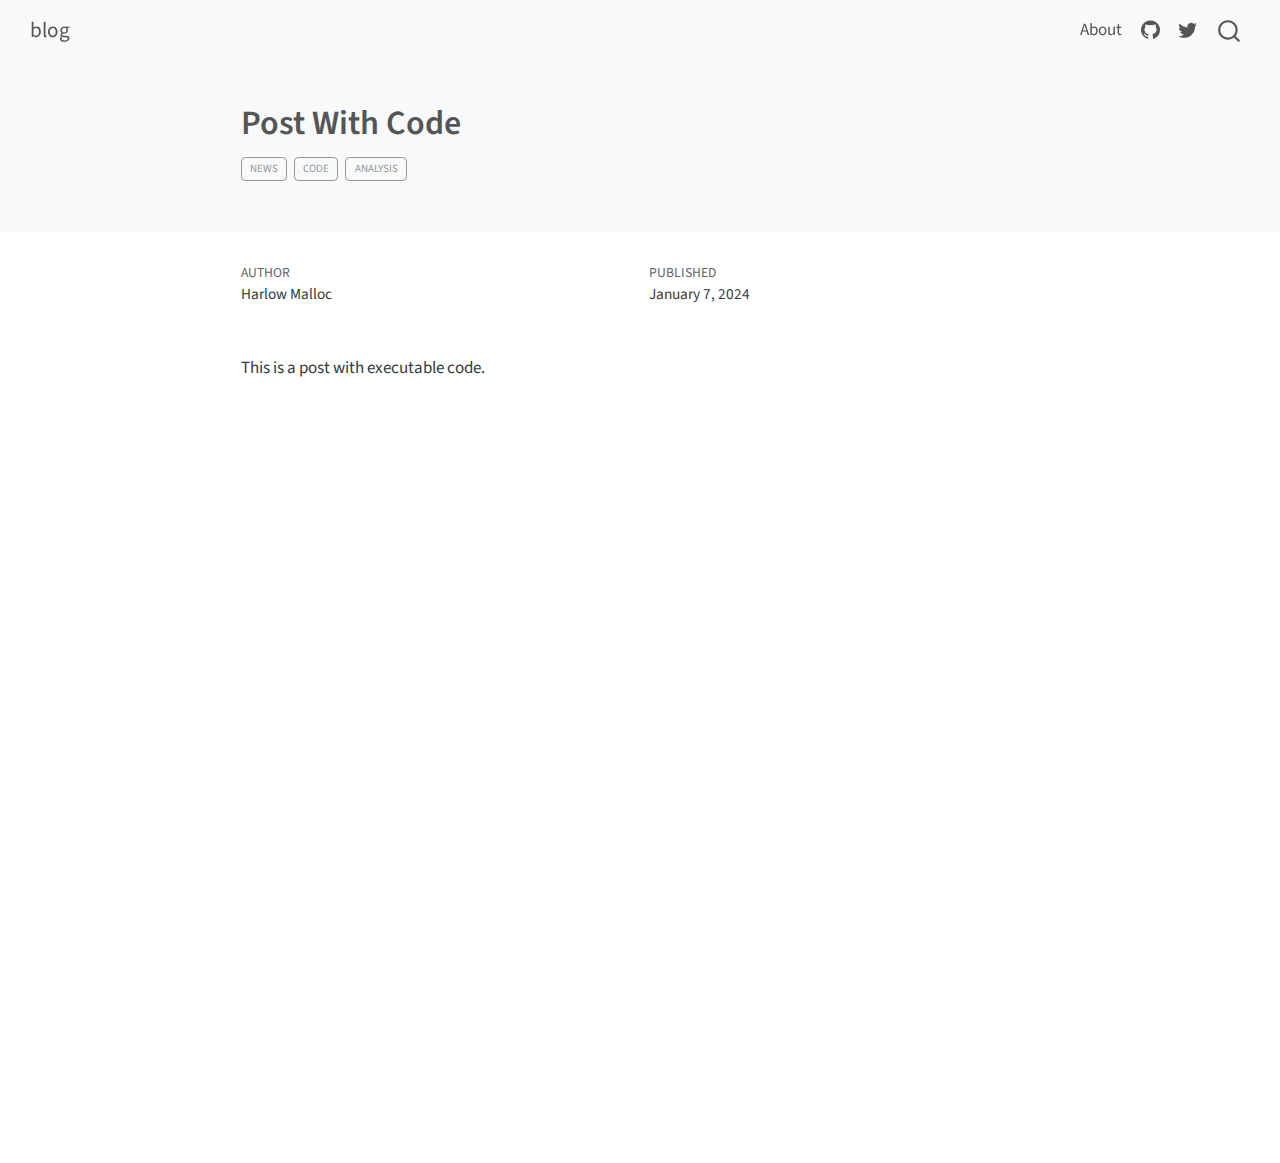
==== posts/post-with-code/index.html @ 201f7ca8 "Built site for gh-pages" ====
<!DOCTYPE html>
<html xmlns="http://www.w3.org/1999/xhtml" lang="en" xml:lang="en"><head>

<meta charset="utf-8">
<meta name="generator" content="quarto-1.4.537">

<meta name="viewport" content="width=device-width, initial-scale=1.0, user-scalable=yes">

<meta name="author" content="Harlow Malloc">
<meta name="dcterms.date" content="2024-01-07">

<title>blog - Post With Code</title>
<style>
code{white-space: pre-wrap;}
span.smallcaps{font-variant: small-caps;}
div.columns{display: flex; gap: min(4vw, 1.5em);}
div.column{flex: auto; overflow-x: auto;}
div.hanging-indent{margin-left: 1.5em; text-indent: -1.5em;}
ul.task-list{list-style: none;}
ul.task-list li input[type="checkbox"] {
  width: 0.8em;
  margin: 0 0.8em 0.2em -1em; /* quarto-specific, see https://github.com/quarto-dev/quarto-cli/issues/4556 */ 
  vertical-align: middle;
}
</style>


<script src="../../site_libs/quarto-nav/quarto-nav.js"></script>
<script src="../../site_libs/quarto-nav/headroom.min.js"></script>
<script src="../../site_libs/clipboard/clipboard.min.js"></script>
<script src="../../site_libs/quarto-search/autocomplete.umd.js"></script>
<script src="../../site_libs/quarto-search/fuse.min.js"></script>
<script src="../../site_libs/quarto-search/quarto-search.js"></script>
<meta name="quarto:offset" content="../../">
<script src="../../site_libs/quarto-html/quarto.js"></script>
<script src="../../site_libs/quarto-html/popper.min.js"></script>
<script src="../../site_libs/quarto-html/tippy.umd.min.js"></script>
<script src="../../site_libs/quarto-html/anchor.min.js"></script>
<link href="../../site_libs/quarto-html/tippy.css" rel="stylesheet">
<link href="../../site_libs/quarto-html/quarto-syntax-highlighting.css" rel="stylesheet" id="quarto-text-highlighting-styles">
<script src="../../site_libs/bootstrap/bootstrap.min.js"></script>
<link href="../../site_libs/bootstrap/bootstrap-icons.css" rel="stylesheet">
<link href="../../site_libs/bootstrap/bootstrap.min.css" rel="stylesheet" id="quarto-bootstrap" data-mode="light">
<script id="quarto-search-options" type="application/json">{
  "location": "navbar",
  "copy-button": false,
  "collapse-after": 3,
  "panel-placement": "end",
  "type": "overlay",
  "limit": 50,
  "keyboard-shortcut": [
    "f",
    "/",
    "s"
  ],
  "show-item-context": false,
  "language": {
    "search-no-results-text": "No results",
    "search-matching-documents-text": "matching documents",
    "search-copy-link-title": "Copy link to search",
    "search-hide-matches-text": "Hide additional matches",
    "search-more-match-text": "more match in this document",
    "search-more-matches-text": "more matches in this document",
    "search-clear-button-title": "Clear",
    "search-text-placeholder": "",
    "search-detached-cancel-button-title": "Cancel",
    "search-submit-button-title": "Submit",
    "search-label": "Search"
  }
}</script>


<link rel="stylesheet" href="../../styles.css">
</head>

<body class="nav-fixed fullcontent">

<div id="quarto-search-results"></div>
  <header id="quarto-header" class="headroom fixed-top quarto-banner">
    <nav class="navbar navbar-expand-lg " data-bs-theme="dark">
      <div class="navbar-container container-fluid">
      <div class="navbar-brand-container mx-auto">
    <a class="navbar-brand" href="../../index.html">
    <span class="navbar-title">blog</span>
    </a>
  </div>
            <div id="quarto-search" class="" title="Search"></div>
          <button class="navbar-toggler" type="button" data-bs-toggle="collapse" data-bs-target="#navbarCollapse" aria-controls="navbarCollapse" aria-expanded="false" aria-label="Toggle navigation" onclick="if (window.quartoToggleHeadroom) { window.quartoToggleHeadroom(); }">
  <span class="navbar-toggler-icon"></span>
</button>
          <div class="collapse navbar-collapse" id="navbarCollapse">
            <ul class="navbar-nav navbar-nav-scroll ms-auto">
  <li class="nav-item">
    <a class="nav-link" href="../../about.html"> 
<span class="menu-text">About</span></a>
  </li>  
  <li class="nav-item compact">
    <a class="nav-link" href="https://github.com/"> <i class="bi bi-github" role="img">
</i> 
<span class="menu-text"></span></a>
  </li>  
  <li class="nav-item compact">
    <a class="nav-link" href="https://twitter.com"> <i class="bi bi-twitter" role="img">
</i> 
<span class="menu-text"></span></a>
  </li>  
</ul>
          </div> <!-- /navcollapse -->
          <div class="quarto-navbar-tools">
</div>
      </div> <!-- /container-fluid -->
    </nav>
</header>
<!-- content -->
<header id="title-block-header" class="quarto-title-block default page-columns page-full">
  <div class="quarto-title-banner page-columns page-full">
    <div class="quarto-title column-body">
      <h1 class="title">Post With Code</h1>
                                <div class="quarto-categories">
                <div class="quarto-category">news</div>
                <div class="quarto-category">code</div>
                <div class="quarto-category">analysis</div>
              </div>
                  </div>
  </div>
    
  
  <div class="quarto-title-meta">

      <div>
      <div class="quarto-title-meta-heading">Author</div>
      <div class="quarto-title-meta-contents">
               <p>Harlow Malloc </p>
            </div>
    </div>
      
      <div>
      <div class="quarto-title-meta-heading">Published</div>
      <div class="quarto-title-meta-contents">
        <p class="date">January 7, 2024</p>
      </div>
    </div>
    
      
    </div>
    
  
  </header><div id="quarto-content" class="quarto-container page-columns page-rows-contents page-layout-article page-navbar">
<!-- sidebar -->
<!-- margin-sidebar -->
    
<!-- main -->
<main class="content quarto-banner-title-block" id="quarto-document-content">





<p>This is a post with executable code.</p>



</main> <!-- /main -->
<script id="quarto-html-after-body" type="application/javascript">
window.document.addEventListener("DOMContentLoaded", function (event) {
  const toggleBodyColorMode = (bsSheetEl) => {
    const mode = bsSheetEl.getAttribute("data-mode");
    const bodyEl = window.document.querySelector("body");
    if (mode === "dark") {
      bodyEl.classList.add("quarto-dark");
      bodyEl.classList.remove("quarto-light");
    } else {
      bodyEl.classList.add("quarto-light");
      bodyEl.classList.remove("quarto-dark");
    }
  }
  const toggleBodyColorPrimary = () => {
    const bsSheetEl = window.document.querySelector("link#quarto-bootstrap");
    if (bsSheetEl) {
      toggleBodyColorMode(bsSheetEl);
    }
  }
  toggleBodyColorPrimary();  
  const icon = "";
  const anchorJS = new window.AnchorJS();
  anchorJS.options = {
    placement: 'right',
    icon: icon
  };
  anchorJS.add('.anchored');
  const isCodeAnnotation = (el) => {
    for (const clz of el.classList) {
      if (clz.startsWith('code-annotation-')) {                     
        return true;
      }
    }
    return false;
  }
  const clipboard = new window.ClipboardJS('.code-copy-button', {
    text: function(trigger) {
      const codeEl = trigger.previousElementSibling.cloneNode(true);
      for (const childEl of codeEl.children) {
        if (isCodeAnnotation(childEl)) {
          childEl.remove();
        }
      }
      return codeEl.innerText;
    }
  });
  clipboard.on('success', function(e) {
    // button target
    const button = e.trigger;
    // don't keep focus
    button.blur();
    // flash "checked"
    button.classList.add('code-copy-button-checked');
    var currentTitle = button.getAttribute("title");
    button.setAttribute("title", "Copied!");
    let tooltip;
    if (window.bootstrap) {
      button.setAttribute("data-bs-toggle", "tooltip");
      button.setAttribute("data-bs-placement", "left");
      button.setAttribute("data-bs-title", "Copied!");
      tooltip = new bootstrap.Tooltip(button, 
        { trigger: "manual", 
          customClass: "code-copy-button-tooltip",
          offset: [0, -8]});
      tooltip.show();    
    }
    setTimeout(function() {
      if (tooltip) {
        tooltip.hide();
        button.removeAttribute("data-bs-title");
        button.removeAttribute("data-bs-toggle");
        button.removeAttribute("data-bs-placement");
      }
      button.setAttribute("title", currentTitle);
      button.classList.remove('code-copy-button-checked');
    }, 1000);
    // clear code selection
    e.clearSelection();
  });
  function tippyHover(el, contentFn, onTriggerFn, onUntriggerFn) {
    const config = {
      allowHTML: true,
      maxWidth: 500,
      delay: 100,
      arrow: false,
      appendTo: function(el) {
          return el.parentElement;
      },
      interactive: true,
      interactiveBorder: 10,
      theme: 'quarto',
      placement: 'bottom-start',
    };
    if (contentFn) {
      config.content = contentFn;
    }
    if (onTriggerFn) {
      config.onTrigger = onTriggerFn;
    }
    if (onUntriggerFn) {
      config.onUntrigger = onUntriggerFn;
    }
    window.tippy(el, config); 
  }
  const noterefs = window.document.querySelectorAll('a[role="doc-noteref"]');
  for (var i=0; i<noterefs.length; i++) {
    const ref = noterefs[i];
    tippyHover(ref, function() {
      // use id or data attribute instead here
      let href = ref.getAttribute('data-footnote-href') || ref.getAttribute('href');
      try { href = new URL(href).hash; } catch {}
      const id = href.replace(/^#\/?/, "");
      const note = window.document.getElementById(id);
      return note.innerHTML;
    });
  }
  const xrefs = window.document.querySelectorAll('a.quarto-xref');
  const processXRef = (id, note) => {
    // Strip column container classes
    const stripColumnClz = (el) => {
      el.classList.remove("page-full", "page-columns");
      if (el.children) {
        for (const child of el.children) {
          stripColumnClz(child);
        }
      }
    }
    stripColumnClz(note)
    if (id === null || id.startsWith('sec-')) {
      // Special case sections, only their first couple elements
      const container = document.createElement("div");
      if (note.children && note.children.length > 2) {
        container.appendChild(note.children[0].cloneNode(true));
        for (let i = 1; i < note.children.length; i++) {
          const child = note.children[i];
          if (child.tagName === "P" && child.innerText === "") {
            continue;
          } else {
            container.appendChild(child.cloneNode(true));
            break;
          }
        }
        if (window.Quarto?.typesetMath) {
          window.Quarto.typesetMath(container);
        }
        return container.innerHTML
      } else {
        if (window.Quarto?.typesetMath) {
          window.Quarto.typesetMath(note);
        }
        return note.innerHTML;
      }
    } else {
      // Remove any anchor links if they are present
      const anchorLink = note.querySelector('a.anchorjs-link');
      if (anchorLink) {
        anchorLink.remove();
      }
      if (window.Quarto?.typesetMath) {
        window.Quarto.typesetMath(note);
      }
      return note.innerHTML;
    }
  }
  for (var i=0; i<xrefs.length; i++) {
    const xref = xrefs[i];
    tippyHover(xref, undefined, function(instance) {
      instance.disable();
      let url = xref.getAttribute('href');
      let hash = undefined; 
      if (url.startsWith('#')) {
        hash = url;
      } else {
        try { hash = new URL(url).hash; } catch {}
      }
      if (hash) {
        const id = hash.replace(/^#\/?/, "");
        const note = window.document.getElementById(id);
        if (note !== null) {
          try {
            const html = processXRef(id, note.cloneNode(true));
            instance.setContent(html);
          } finally {
            instance.enable();
            instance.show();
          }
        } else {
          // See if we can fetch this
          fetch(url.split('#')[0])
          .then(res => res.text())
          .then(html => {
            const parser = new DOMParser();
            const htmlDoc = parser.parseFromString(html, "text/html");
            const note = htmlDoc.getElementById(id);
            if (note !== null) {
              const html = processXRef(id, note);
              instance.setContent(html);
            } 
          }).finally(() => {
            instance.enable();
            instance.show();
          });
        }
      } else {
        // See if we can fetch a full url (with no hash to target)
        // This is a special case and we should probably do some content thinning / targeting
        fetch(url)
        .then(res => res.text())
        .then(html => {
          const parser = new DOMParser();
          const htmlDoc = parser.parseFromString(html, "text/html");
          const note = htmlDoc.querySelector('main.content');
          if (note !== null) {
            // This should only happen for chapter cross references
            // (since there is no id in the URL)
            // remove the first header
            if (note.children.length > 0 && note.children[0].tagName === "HEADER") {
              note.children[0].remove();
            }
            const html = processXRef(null, note);
            instance.setContent(html);
          } 
        }).finally(() => {
          instance.enable();
          instance.show();
        });
      }
    }, function(instance) {
    });
  }
      let selectedAnnoteEl;
      const selectorForAnnotation = ( cell, annotation) => {
        let cellAttr = 'data-code-cell="' + cell + '"';
        let lineAttr = 'data-code-annotation="' +  annotation + '"';
        const selector = 'span[' + cellAttr + '][' + lineAttr + ']';
        return selector;
      }
      const selectCodeLines = (annoteEl) => {
        const doc = window.document;
        const targetCell = annoteEl.getAttribute("data-target-cell");
        const targetAnnotation = annoteEl.getAttribute("data-target-annotation");
        const annoteSpan = window.document.querySelector(selectorForAnnotation(targetCell, targetAnnotation));
        const lines = annoteSpan.getAttribute("data-code-lines").split(",");
        const lineIds = lines.map((line) => {
          return targetCell + "-" + line;
        })
        let top = null;
        let height = null;
        let parent = null;
        if (lineIds.length > 0) {
            //compute the position of the single el (top and bottom and make a div)
            const el = window.document.getElementById(lineIds[0]);
            top = el.offsetTop;
            height = el.offsetHeight;
            parent = el.parentElement.parentElement;
          if (lineIds.length > 1) {
            const lastEl = window.document.getElementById(lineIds[lineIds.length - 1]);
            const bottom = lastEl.offsetTop + lastEl.offsetHeight;
            height = bottom - top;
          }
          if (top !== null && height !== null && parent !== null) {
            // cook up a div (if necessary) and position it 
            let div = window.document.getElementById("code-annotation-line-highlight");
            if (div === null) {
              div = window.document.createElement("div");
              div.setAttribute("id", "code-annotation-line-highlight");
              div.style.position = 'absolute';
              parent.appendChild(div);
            }
            div.style.top = top - 2 + "px";
            div.style.height = height + 4 + "px";
            div.style.left = 0;
            let gutterDiv = window.document.getElementById("code-annotation-line-highlight-gutter");
            if (gutterDiv === null) {
              gutterDiv = window.document.createElement("div");
              gutterDiv.setAttribute("id", "code-annotation-line-highlight-gutter");
              gutterDiv.style.position = 'absolute';
              const codeCell = window.document.getElementById(targetCell);
              const gutter = codeCell.querySelector('.code-annotation-gutter');
              gutter.appendChild(gutterDiv);
            }
            gutterDiv.style.top = top - 2 + "px";
            gutterDiv.style.height = height + 4 + "px";
          }
          selectedAnnoteEl = annoteEl;
        }
      };
      const unselectCodeLines = () => {
        const elementsIds = ["code-annotation-line-highlight", "code-annotation-line-highlight-gutter"];
        elementsIds.forEach((elId) => {
          const div = window.document.getElementById(elId);
          if (div) {
            div.remove();
          }
        });
        selectedAnnoteEl = undefined;
      };
        // Handle positioning of the toggle
    window.addEventListener(
      "resize",
      throttle(() => {
        elRect = undefined;
        if (selectedAnnoteEl) {
          selectCodeLines(selectedAnnoteEl);
        }
      }, 10)
    );
    function throttle(fn, ms) {
    let throttle = false;
    let timer;
      return (...args) => {
        if(!throttle) { // first call gets through
            fn.apply(this, args);
            throttle = true;
        } else { // all the others get throttled
            if(timer) clearTimeout(timer); // cancel #2
            timer = setTimeout(() => {
              fn.apply(this, args);
              timer = throttle = false;
            }, ms);
        }
      };
    }
      // Attach click handler to the DT
      const annoteDls = window.document.querySelectorAll('dt[data-target-cell]');
      for (const annoteDlNode of annoteDls) {
        annoteDlNode.addEventListener('click', (event) => {
          const clickedEl = event.target;
          if (clickedEl !== selectedAnnoteEl) {
            unselectCodeLines();
            const activeEl = window.document.querySelector('dt[data-target-cell].code-annotation-active');
            if (activeEl) {
              activeEl.classList.remove('code-annotation-active');
            }
            selectCodeLines(clickedEl);
            clickedEl.classList.add('code-annotation-active');
          } else {
            // Unselect the line
            unselectCodeLines();
            clickedEl.classList.remove('code-annotation-active');
          }
        });
      }
  const findCites = (el) => {
    const parentEl = el.parentElement;
    if (parentEl) {
      const cites = parentEl.dataset.cites;
      if (cites) {
        return {
          el,
          cites: cites.split(' ')
        };
      } else {
        return findCites(el.parentElement)
      }
    } else {
      return undefined;
    }
  };
  var bibliorefs = window.document.querySelectorAll('a[role="doc-biblioref"]');
  for (var i=0; i<bibliorefs.length; i++) {
    const ref = bibliorefs[i];
    const citeInfo = findCites(ref);
    if (citeInfo) {
      tippyHover(citeInfo.el, function() {
        var popup = window.document.createElement('div');
        citeInfo.cites.forEach(function(cite) {
          var citeDiv = window.document.createElement('div');
          citeDiv.classList.add('hanging-indent');
          citeDiv.classList.add('csl-entry');
          var biblioDiv = window.document.getElementById('ref-' + cite);
          if (biblioDiv) {
            citeDiv.innerHTML = biblioDiv.innerHTML;
          }
          popup.appendChild(citeDiv);
        });
        return popup.innerHTML;
      });
    }
  }
});
</script>
</div> <!-- /content -->




</body></html>
---- site_libs/quarto-html/tippy.css ----
.tippy-box[data-animation=fade][data-state=hidden]{opacity:0}[data-tippy-root]{max-width:calc(100vw - 10px)}.tippy-box{position:relative;background-color:#333;color:#fff;border-radius:4px;font-size:14px;line-height:1.4;white-space:normal;outline:0;transition-property:transform,visibility,opacity}.tippy-box[data-placement^=top]>.tippy-arrow{bottom:0}.tippy-box[data-placement^=top]>.tippy-arrow:before{bottom:-7px;left:0;border-width:8px 8px 0;border-top-color:initial;transform-origin:center top}.tippy-box[data-placement^=bottom]>.tippy-arrow{top:0}.tippy-box[data-placement^=bottom]>.tippy-arrow:before{top:-7px;left:0;border-width:0 8px 8px;border-bottom-color:initial;transform-origin:center bottom}.tippy-box[data-placement^=left]>.tippy-arrow{right:0}.tippy-box[data-placement^=left]>.tippy-arrow:before{border-width:8px 0 8px 8px;border-left-color:initial;right:-7px;transform-origin:center left}.tippy-box[data-placement^=right]>.tippy-arrow{left:0}.tippy-box[data-placement^=right]>.tippy-arrow:before{left:-7px;border-width:8px 8px 8px 0;border-right-color:initial;transform-origin:center right}.tippy-box[data-inertia][data-state=visible]{transition-timing-function:cubic-bezier(.54,1.5,.38,1.11)}.tippy-arrow{width:16px;height:16px;color:#333}.tippy-arrow:before{content:"";position:absolute;border-color:transparent;border-style:solid}.tippy-content{position:relative;padding:5px 9px;z-index:1}
---- site_libs/quarto-html/quarto-syntax-highlighting.css ----
/* quarto syntax highlight colors */
:root {
  --quarto-hl-ot-color: #003B4F;
  --quarto-hl-at-color: #657422;
  --quarto-hl-ss-color: #20794D;
  --quarto-hl-an-color: #5E5E5E;
  --quarto-hl-fu-color: #4758AB;
  --quarto-hl-st-color: #20794D;
  --quarto-hl-cf-color: #003B4F;
  --quarto-hl-op-color: #5E5E5E;
  --quarto-hl-er-color: #AD0000;
  --quarto-hl-bn-color: #AD0000;
  --quarto-hl-al-color: #AD0000;
  --quarto-hl-va-color: #111111;
  --quarto-hl-bu-color: inherit;
  --quarto-hl-ex-color: inherit;
  --quarto-hl-pp-color: #AD0000;
  --quarto-hl-in-color: #5E5E5E;
  --quarto-hl-vs-color: #20794D;
  --quarto-hl-wa-color: #5E5E5E;
  --quarto-hl-do-color: #5E5E5E;
  --quarto-hl-im-color: #00769E;
  --quarto-hl-ch-color: #20794D;
  --quarto-hl-dt-color: #AD0000;
  --quarto-hl-fl-color: #AD0000;
  --quarto-hl-co-color: #5E5E5E;
  --quarto-hl-cv-color: #5E5E5E;
  --quarto-hl-cn-color: #8f5902;
  --quarto-hl-sc-color: #5E5E5E;
  --quarto-hl-dv-color: #AD0000;
  --quarto-hl-kw-color: #003B4F;
}

/* other quarto variables */
:root {
  --quarto-font-monospace: SFMono-Regular, Menlo, Monaco, Consolas, "Liberation Mono", "Courier New", monospace;
}

pre > code.sourceCode > span {
  color: #003B4F;
}

code span {
  color: #003B4F;
}

code.sourceCode > span {
  color: #003B4F;
}

div.sourceCode,
div.sourceCode pre.sourceCode {
  color: #003B4F;
}

code span.ot {
  color: #003B4F;
  font-style: inherit;
}

code span.at {
  color: #657422;
  font-style: inherit;
}

code span.ss {
  color: #20794D;
  font-style: inherit;
}

code span.an {
  color: #5E5E5E;
  font-style: inherit;
}

code span.fu {
  color: #4758AB;
  font-style: inherit;
}

code span.st {
  color: #20794D;
  font-style: inherit;
}

code span.cf {
  color: #003B4F;
  font-style: inherit;
}

code span.op {
  color: #5E5E5E;
  font-style: inherit;
}

code span.er {
  color: #AD0000;
  font-style: inherit;
}

code span.bn {
  color: #AD0000;
  font-style: inherit;
}

code span.al {
  color: #AD0000;
  font-style: inherit;
}

code span.va {
  color: #111111;
  font-style: inherit;
}

code span.bu {
  font-style: inherit;
}

code span.ex {
  font-style: inherit;
}

code span.pp {
  color: #AD0000;
  font-style: inherit;
}

code span.in {
  color: #5E5E5E;
  font-style: inherit;
}

code span.vs {
  color: #20794D;
  font-style: inherit;
}

code span.wa {
  color: #5E5E5E;
  font-style: italic;
}

code span.do {
  color: #5E5E5E;
  font-style: italic;
}

code span.im {
  color: #00769E;
  font-style: inherit;
}

code span.ch {
  color: #20794D;
  font-style: inherit;
}

code span.dt {
  color: #AD0000;
  font-style: inherit;
}

code span.fl {
  color: #AD0000;
  font-style: inherit;
}

code span.co {
  color: #5E5E5E;
  font-style: inherit;
}

code span.cv {
  color: #5E5E5E;
  font-style: italic;
}

code span.cn {
  color: #8f5902;
  font-style: inherit;
}

code span.sc {
  color: #5E5E5E;
  font-style: inherit;
}

code span.dv {
  color: #AD0000;
  font-style: inherit;
}

code span.kw {
  color: #003B4F;
  font-style: inherit;
}

.prevent-inlining {
  content: "</";
}

/*# sourceMappingURL=debc5d5d77c3f9108843748ff7464032.css.map */
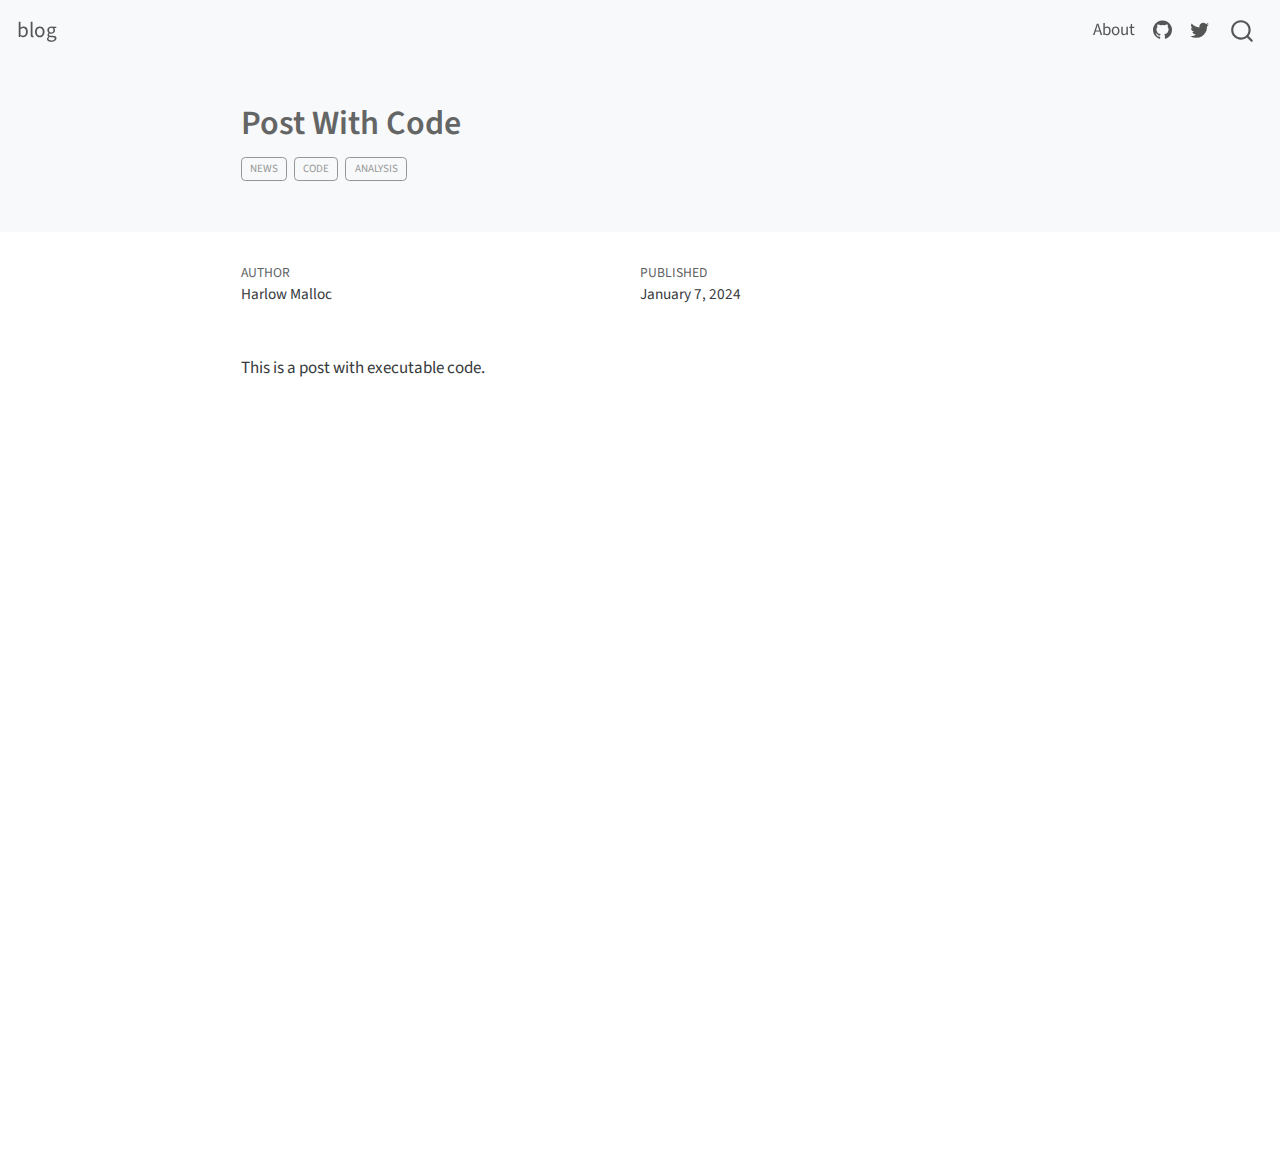
==== commit aef3b015: "Built site for gh-pages" ====
--- a/posts/post-with-code/index.html
+++ b/posts/post-with-code/index.html
@@ -2,7 +2,7 @@
 <html xmlns="http://www.w3.org/1999/xhtml" lang="en" xml:lang="en"><head>
 
 <meta charset="utf-8">
-<meta name="generator" content="quarto-1.4.537">
+<meta name="generator" content="quarto-1.3.450">
 
 <meta name="viewport" content="width=device-width, initial-scale=1.0, user-scalable=yes">
 
@@ -47,13 +47,7 @@
   "collapse-after": 3,
   "panel-placement": "end",
   "type": "overlay",
-  "limit": 50,
-  "keyboard-shortcut": [
-    "f",
-    "/",
-    "s"
-  ],
-  "show-item-context": false,
+  "limit": 20,
   "language": {
     "search-no-results-text": "No results",
     "search-matching-documents-text": "matching documents",
@@ -62,7 +56,6 @@
     "search-more-match-text": "more match in this document",
     "search-more-matches-text": "more matches in this document",
     "search-clear-button-title": "Clear",
-    "search-text-placeholder": "",
     "search-detached-cancel-button-title": "Cancel",
     "search-submit-button-title": "Submit",
     "search-label": "Search"
@@ -76,10 +69,10 @@
 <body class="nav-fixed fullcontent">
 
 <div id="quarto-search-results"></div>
-  <header id="quarto-header" class="headroom fixed-top quarto-banner">
-    <nav class="navbar navbar-expand-lg " data-bs-theme="dark">
+  <header id="quarto-header" class="headroom fixed-top">
+    <nav class="navbar navbar-expand-lg navbar-dark ">
       <div class="navbar-container container-fluid">
-      <div class="navbar-brand-container mx-auto">
+      <div class="navbar-brand-container">
     <a class="navbar-brand" href="../../index.html">
     <span class="navbar-title">blog</span>
     </a>
@@ -91,23 +84,23 @@
           <div class="collapse navbar-collapse" id="navbarCollapse">
             <ul class="navbar-nav navbar-nav-scroll ms-auto">
   <li class="nav-item">
-    <a class="nav-link" href="../../about.html"> 
-<span class="menu-text">About</span></a>
+    <a class="nav-link" href="../../about.html" rel="" target="">
+ <span class="menu-text">About</span></a>
   </li>  
   <li class="nav-item compact">
-    <a class="nav-link" href="https://github.com/"> <i class="bi bi-github" role="img">
+    <a class="nav-link" href="https://github.com/" rel="" target=""><i class="bi bi-github" role="img">
 </i> 
-<span class="menu-text"></span></a>
+ <span class="menu-text"></span></a>
   </li>  
   <li class="nav-item compact">
-    <a class="nav-link" href="https://twitter.com"> <i class="bi bi-twitter" role="img">
+    <a class="nav-link" href="https://twitter.com" rel="" target=""><i class="bi bi-twitter" role="img">
 </i> 
-<span class="menu-text"></span></a>
+ <span class="menu-text"></span></a>
   </li>  
 </ul>
+            <div class="quarto-navbar-tools">
+</div>
           </div> <!-- /navcollapse -->
-          <div class="quarto-navbar-tools">
-</div>
       </div> <!-- /container-fluid -->
     </nav>
 </header>
@@ -155,7 +148,6 @@
 
 
 
-
 <p>This is a post with executable code.</p>
 
 
@@ -240,9 +232,10 @@
     // clear code selection
     e.clearSelection();
   });
-  function tippyHover(el, contentFn, onTriggerFn, onUntriggerFn) {
+  function tippyHover(el, contentFn) {
     const config = {
       allowHTML: true,
+      content: contentFn,
       maxWidth: 500,
       delay: 100,
       arrow: false,
@@ -252,17 +245,8 @@
       interactive: true,
       interactiveBorder: 10,
       theme: 'quarto',
-      placement: 'bottom-start',
+      placement: 'bottom-start'
     };
-    if (contentFn) {
-      config.content = contentFn;
-    }
-    if (onTriggerFn) {
-      config.onTrigger = onTriggerFn;
-    }
-    if (onUntriggerFn) {
-      config.onUntrigger = onUntriggerFn;
-    }
     window.tippy(el, config); 
   }
   const noterefs = window.document.querySelectorAll('a[role="doc-noteref"]');
@@ -275,120 +259,6 @@
       const id = href.replace(/^#\/?/, "");
       const note = window.document.getElementById(id);
       return note.innerHTML;
-    });
-  }
-  const xrefs = window.document.querySelectorAll('a.quarto-xref');
-  const processXRef = (id, note) => {
-    // Strip column container classes
-    const stripColumnClz = (el) => {
-      el.classList.remove("page-full", "page-columns");
-      if (el.children) {
-        for (const child of el.children) {
-          stripColumnClz(child);
-        }
-      }
-    }
-    stripColumnClz(note)
-    if (id === null || id.startsWith('sec-')) {
-      // Special case sections, only their first couple elements
-      const container = document.createElement("div");
-      if (note.children && note.children.length > 2) {
-        container.appendChild(note.children[0].cloneNode(true));
-        for (let i = 1; i < note.children.length; i++) {
-          const child = note.children[i];
-          if (child.tagName === "P" && child.innerText === "") {
-            continue;
-          } else {
-            container.appendChild(child.cloneNode(true));
-            break;
-          }
-        }
-        if (window.Quarto?.typesetMath) {
-          window.Quarto.typesetMath(container);
-        }
-        return container.innerHTML
-      } else {
-        if (window.Quarto?.typesetMath) {
-          window.Quarto.typesetMath(note);
-        }
-        return note.innerHTML;
-      }
-    } else {
-      // Remove any anchor links if they are present
-      const anchorLink = note.querySelector('a.anchorjs-link');
-      if (anchorLink) {
-        anchorLink.remove();
-      }
-      if (window.Quarto?.typesetMath) {
-        window.Quarto.typesetMath(note);
-      }
-      return note.innerHTML;
-    }
-  }
-  for (var i=0; i<xrefs.length; i++) {
-    const xref = xrefs[i];
-    tippyHover(xref, undefined, function(instance) {
-      instance.disable();
-      let url = xref.getAttribute('href');
-      let hash = undefined; 
-      if (url.startsWith('#')) {
-        hash = url;
-      } else {
-        try { hash = new URL(url).hash; } catch {}
-      }
-      if (hash) {
-        const id = hash.replace(/^#\/?/, "");
-        const note = window.document.getElementById(id);
-        if (note !== null) {
-          try {
-            const html = processXRef(id, note.cloneNode(true));
-            instance.setContent(html);
-          } finally {
-            instance.enable();
-            instance.show();
-          }
-        } else {
-          // See if we can fetch this
-          fetch(url.split('#')[0])
-          .then(res => res.text())
-          .then(html => {
-            const parser = new DOMParser();
-            const htmlDoc = parser.parseFromString(html, "text/html");
-            const note = htmlDoc.getElementById(id);
-            if (note !== null) {
-              const html = processXRef(id, note);
-              instance.setContent(html);
-            } 
-          }).finally(() => {
-            instance.enable();
-            instance.show();
-          });
-        }
-      } else {
-        // See if we can fetch a full url (with no hash to target)
-        // This is a special case and we should probably do some content thinning / targeting
-        fetch(url)
-        .then(res => res.text())
-        .then(html => {
-          const parser = new DOMParser();
-          const htmlDoc = parser.parseFromString(html, "text/html");
-          const note = htmlDoc.querySelector('main.content');
-          if (note !== null) {
-            // This should only happen for chapter cross references
-            // (since there is no id in the URL)
-            // remove the first header
-            if (note.children.length > 0 && note.children[0].tagName === "HEADER") {
-              note.children[0].remove();
-            }
-            const html = processXRef(null, note);
-            instance.setContent(html);
-          } 
-        }).finally(() => {
-          instance.enable();
-          instance.show();
-        });
-      }
-    }, function(instance) {
     });
   }
       let selectedAnnoteEl;
@@ -432,7 +302,6 @@
             }
             div.style.top = top - 2 + "px";
             div.style.height = height + 4 + "px";
-            div.style.left = 0;
             let gutterDiv = window.document.getElementById("code-annotation-line-highlight-gutter");
             if (gutterDiv === null) {
               gutterDiv = window.document.createElement("div");
@@ -458,32 +327,6 @@
         });
         selectedAnnoteEl = undefined;
       };
-        // Handle positioning of the toggle
-    window.addEventListener(
-      "resize",
-      throttle(() => {
-        elRect = undefined;
-        if (selectedAnnoteEl) {
-          selectCodeLines(selectedAnnoteEl);
-        }
-      }, 10)
-    );
-    function throttle(fn, ms) {
-    let throttle = false;
-    let timer;
-      return (...args) => {
-        if(!throttle) { // first call gets through
-            fn.apply(this, args);
-            throttle = true;
-        } else { // all the others get throttled
-            if(timer) clearTimeout(timer); // cancel #2
-            timer = setTimeout(() => {
-              fn.apply(this, args);
-              timer = throttle = false;
-            }, ms);
-        }
-      };
-    }
       // Attach click handler to the DT
       const annoteDls = window.document.querySelectorAll('dt[data-target-cell]');
       for (const annoteDlNode of annoteDls) {
@@ -547,5 +390,4 @@
 
 
 
-
 </body></html>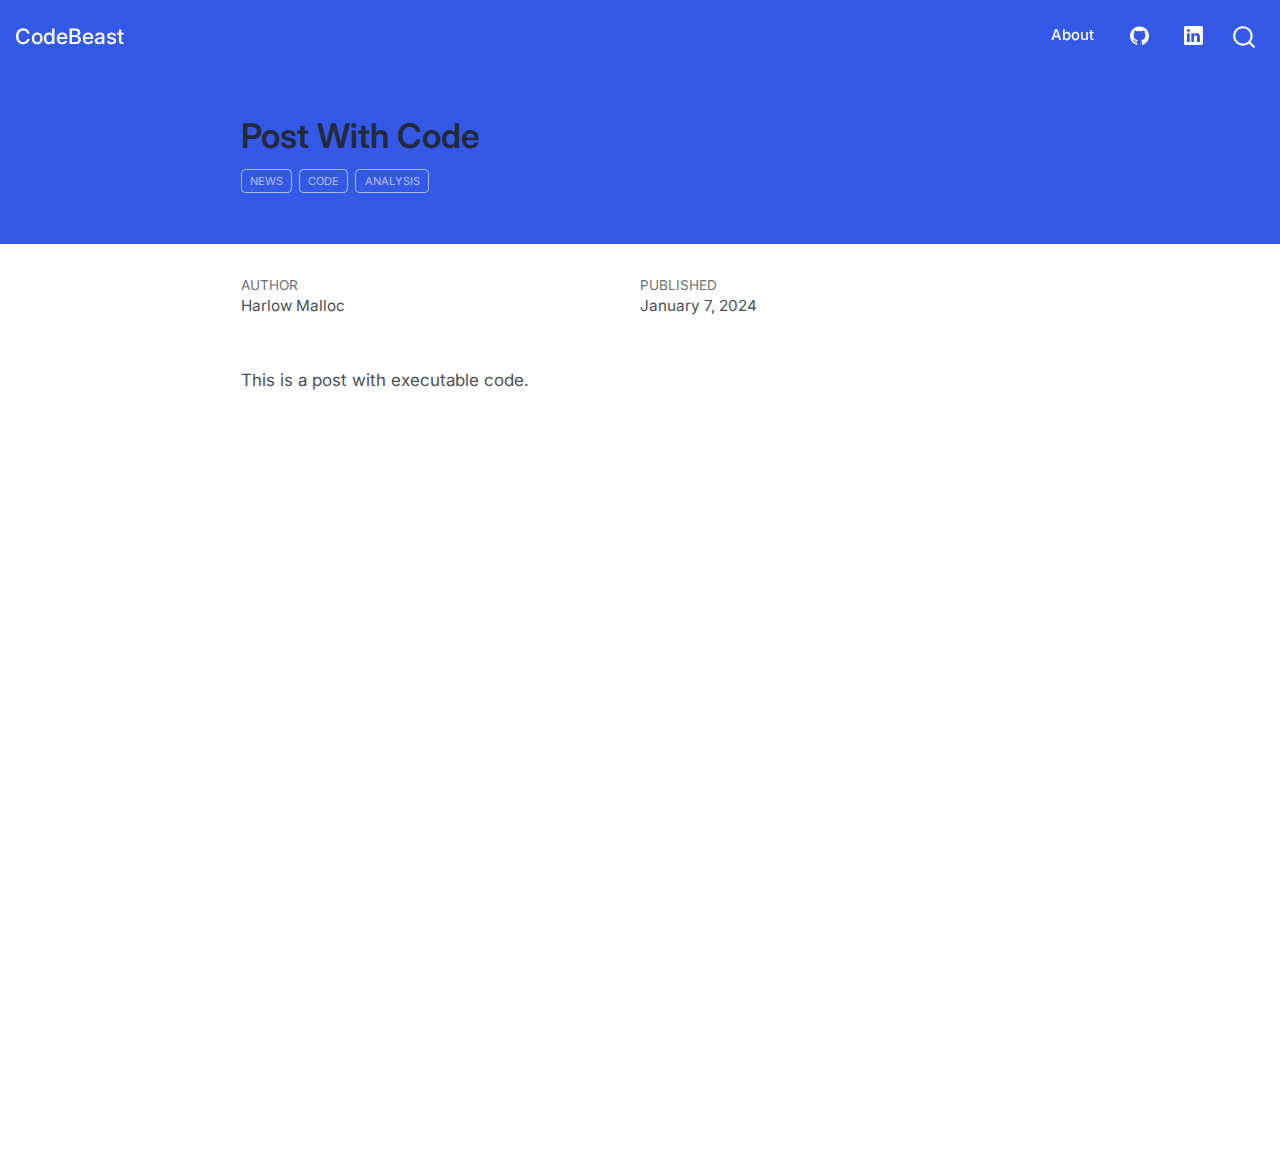
==== commit f47c498e: "Built site for gh-pages" ====
--- a/posts/post-with-code/index.html
+++ b/posts/post-with-code/index.html
@@ -9,7 +9,7 @@
 <meta name="author" content="Harlow Malloc">
 <meta name="dcterms.date" content="2024-01-07">
 
-<title>blog - Post With Code</title>
+<title>CodeBeast - Post With Code</title>
 <style>
 code{white-space: pre-wrap;}
 span.smallcaps{font-variant: small-caps;}
@@ -74,7 +74,7 @@
       <div class="navbar-container container-fluid">
       <div class="navbar-brand-container">
     <a class="navbar-brand" href="../../index.html">
-    <span class="navbar-title">blog</span>
+    <span class="navbar-title">CodeBeast</span>
     </a>
   </div>
             <div id="quarto-search" class="" title="Search"></div>
@@ -88,12 +88,12 @@
  <span class="menu-text">About</span></a>
   </li>  
   <li class="nav-item compact">
-    <a class="nav-link" href="https://github.com/" rel="" target=""><i class="bi bi-github" role="img">
+    <a class="nav-link" href="https://github.com/bhagesh-codebeast" rel="" target=""><i class="bi bi-github" role="img">
 </i> 
  <span class="menu-text"></span></a>
   </li>  
   <li class="nav-item compact">
-    <a class="nav-link" href="https://twitter.com" rel="" target=""><i class="bi bi-twitter" role="img">
+    <a class="nav-link" href="https://www.linkedin.com/in/bhagesh-hunakunti" rel="" target=""><i class="bi bi-linkedin" role="img">
 </i> 
  <span class="menu-text"></span></a>
   </li>  
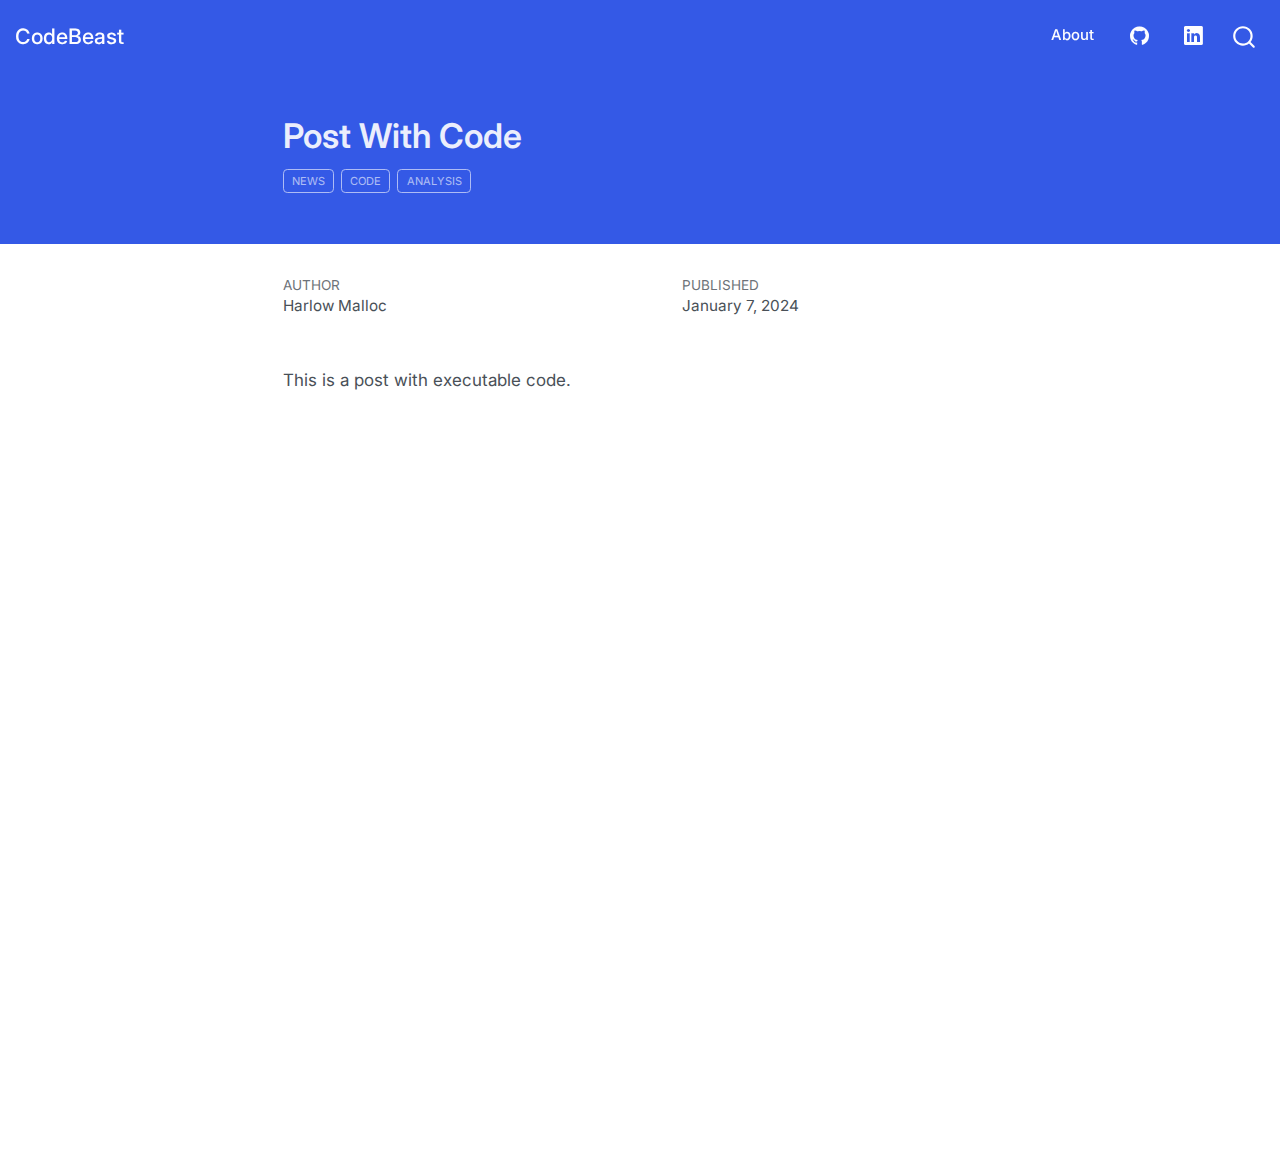
==== commit 771ea8a1: "Built site for gh-pages" ====
--- a/posts/post-with-code/index.html
+++ b/posts/post-with-code/index.html
@@ -61,6 +61,22 @@
     "search-label": "Search"
   }
 }</script>
+<style>
+
+      .quarto-title-block .quarto-title-banner h1,
+      .quarto-title-block .quarto-title-banner h2,
+      .quarto-title-block .quarto-title-banner h3,
+      .quarto-title-block .quarto-title-banner h4,
+      .quarto-title-block .quarto-title-banner h5,
+      .quarto-title-block .quarto-title-banner h6
+      {
+        color: rgb(255, 255, 255);
+      }
+
+      .quarto-title-block .quarto-title-banner {
+        color: rgb(255, 255, 255);
+      }
+</style>
 
 
 <link rel="stylesheet" href="../../styles.css">
--- a/styles.css
+++ b/styles.css
@@ -1 +1,3 @@
 /* css styles */
+
+
